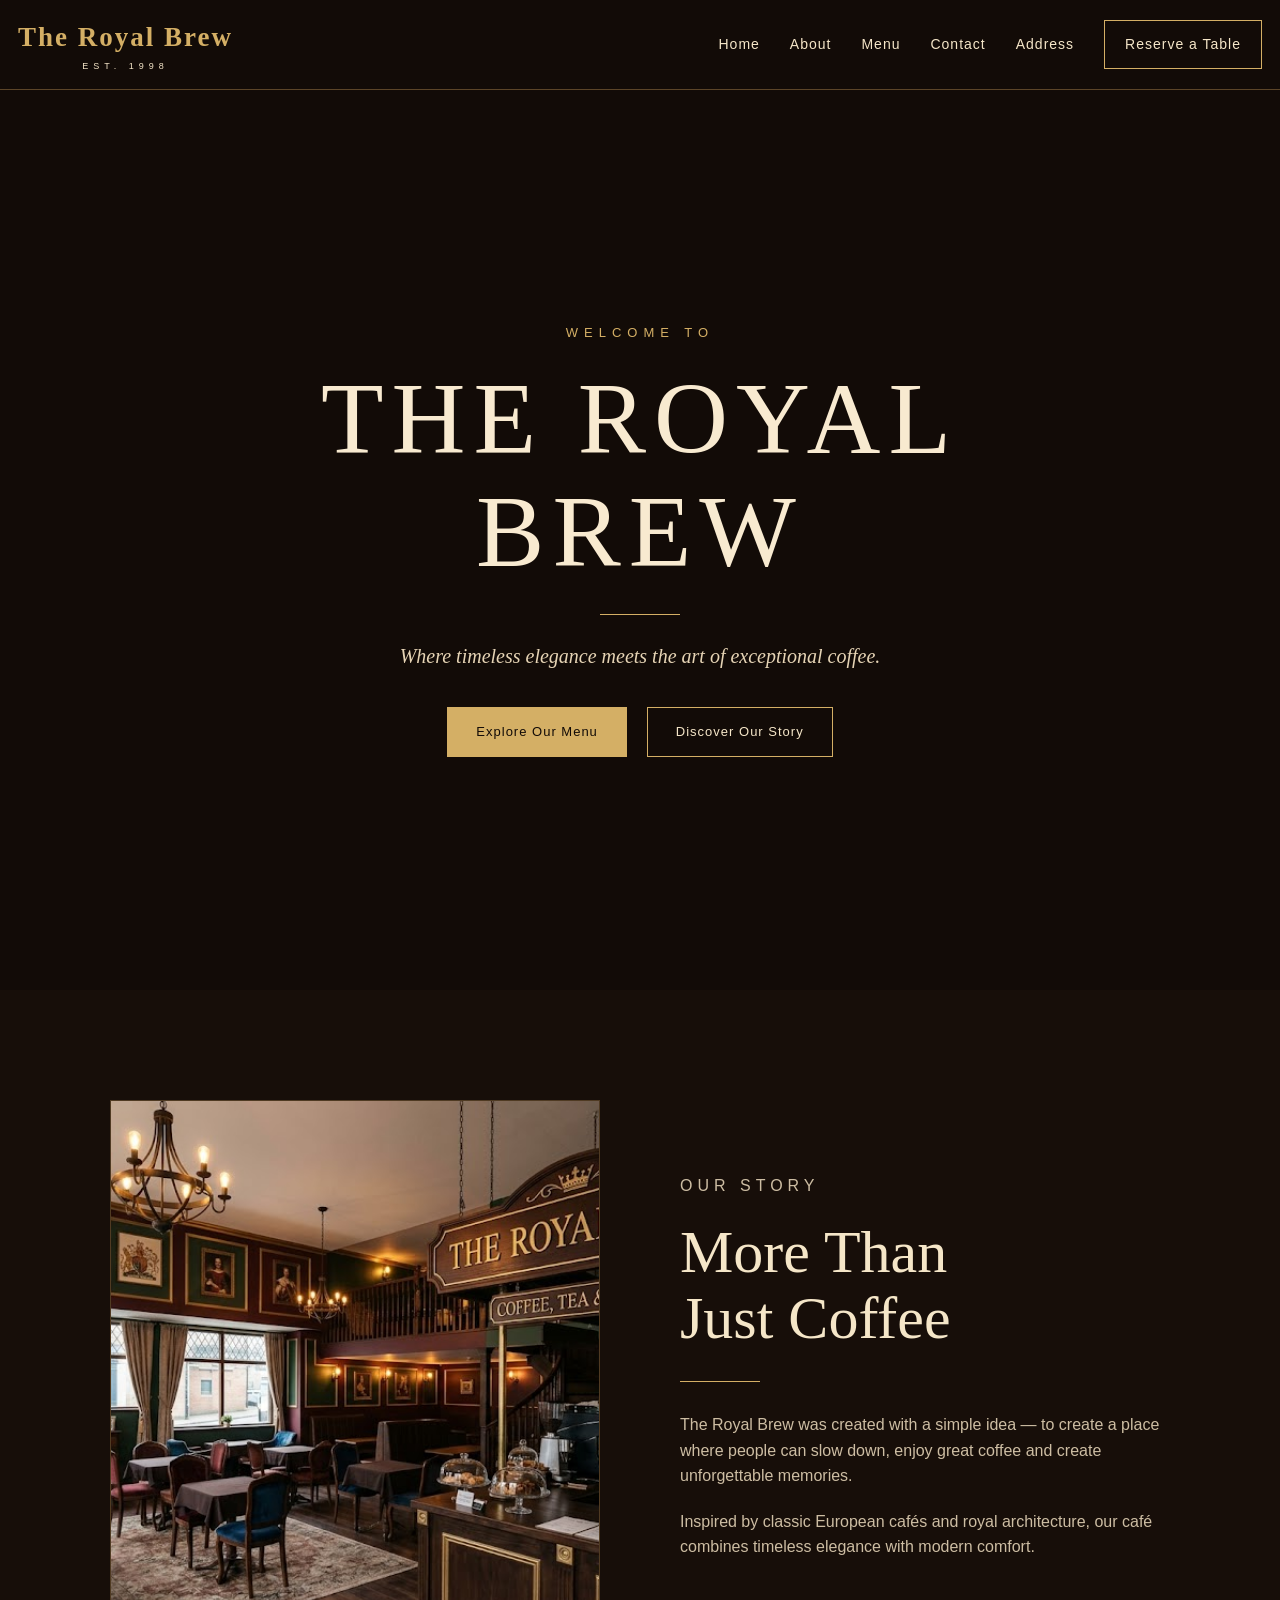
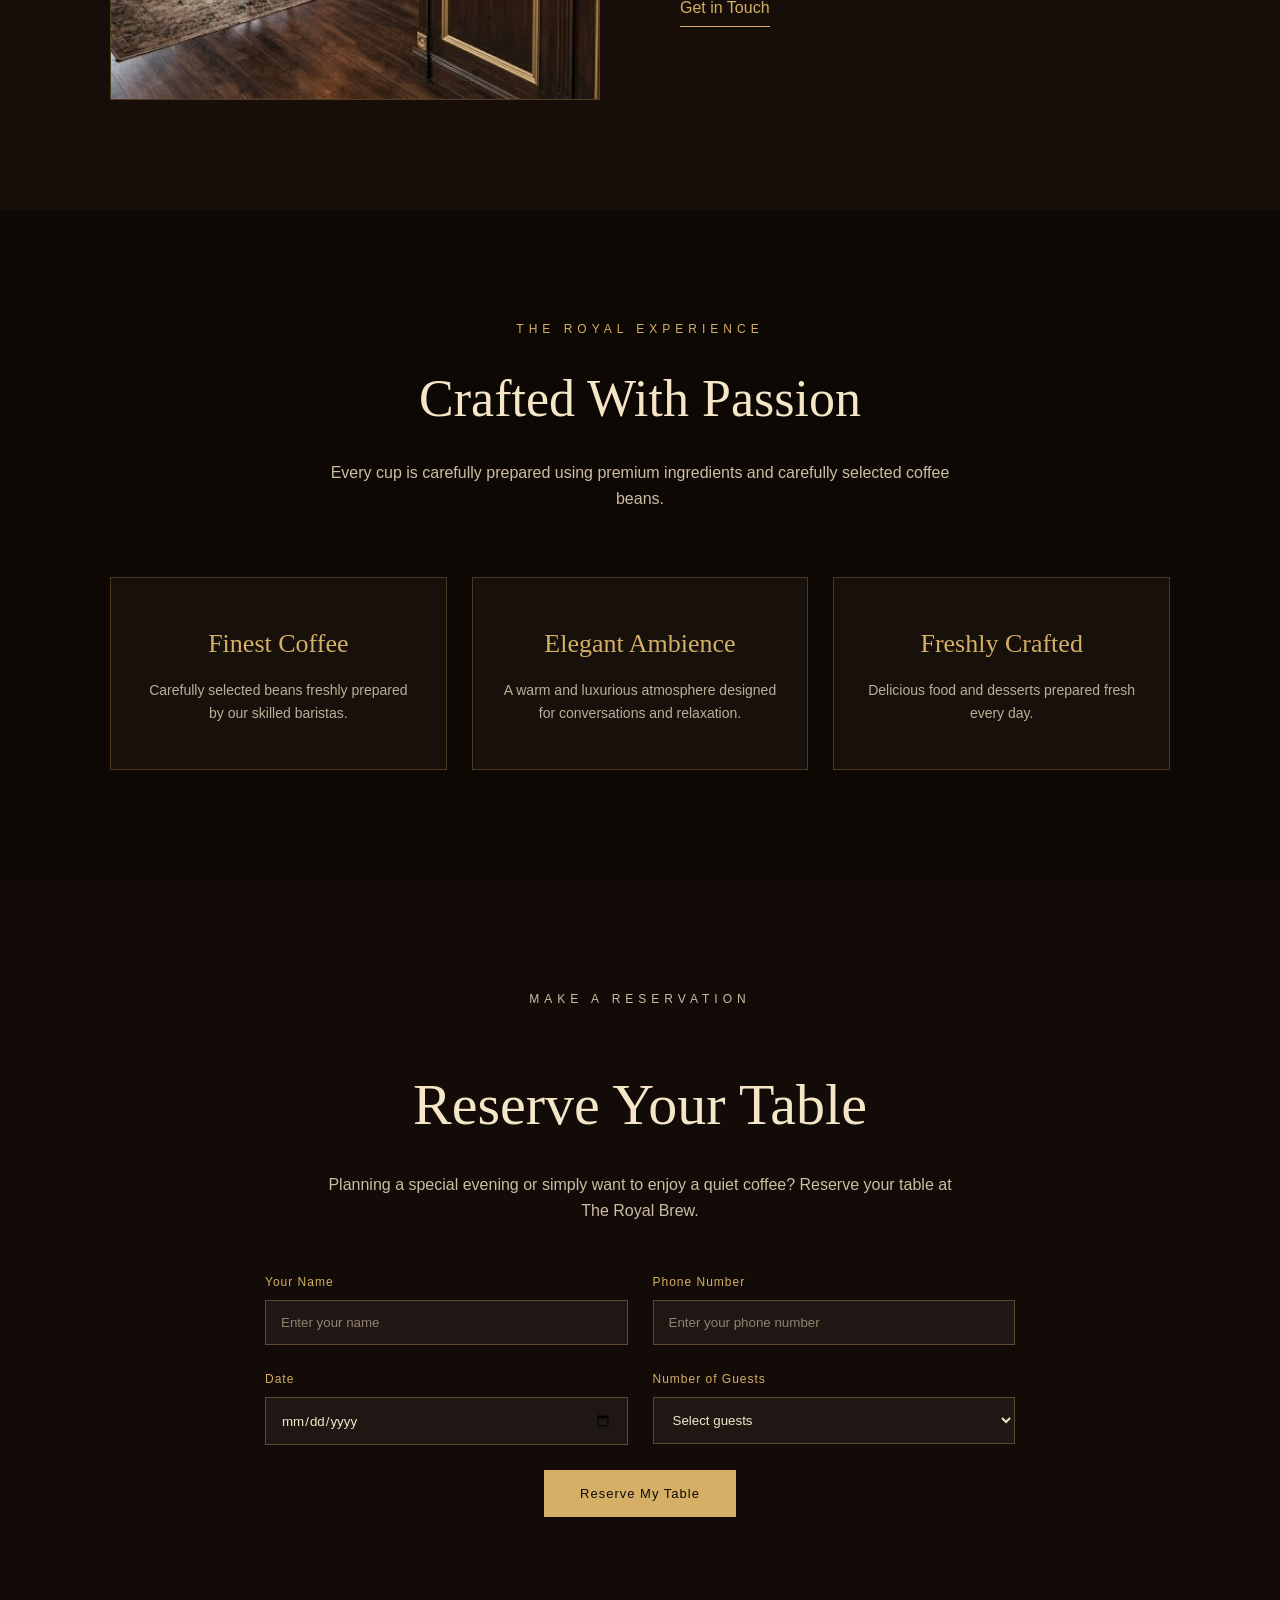
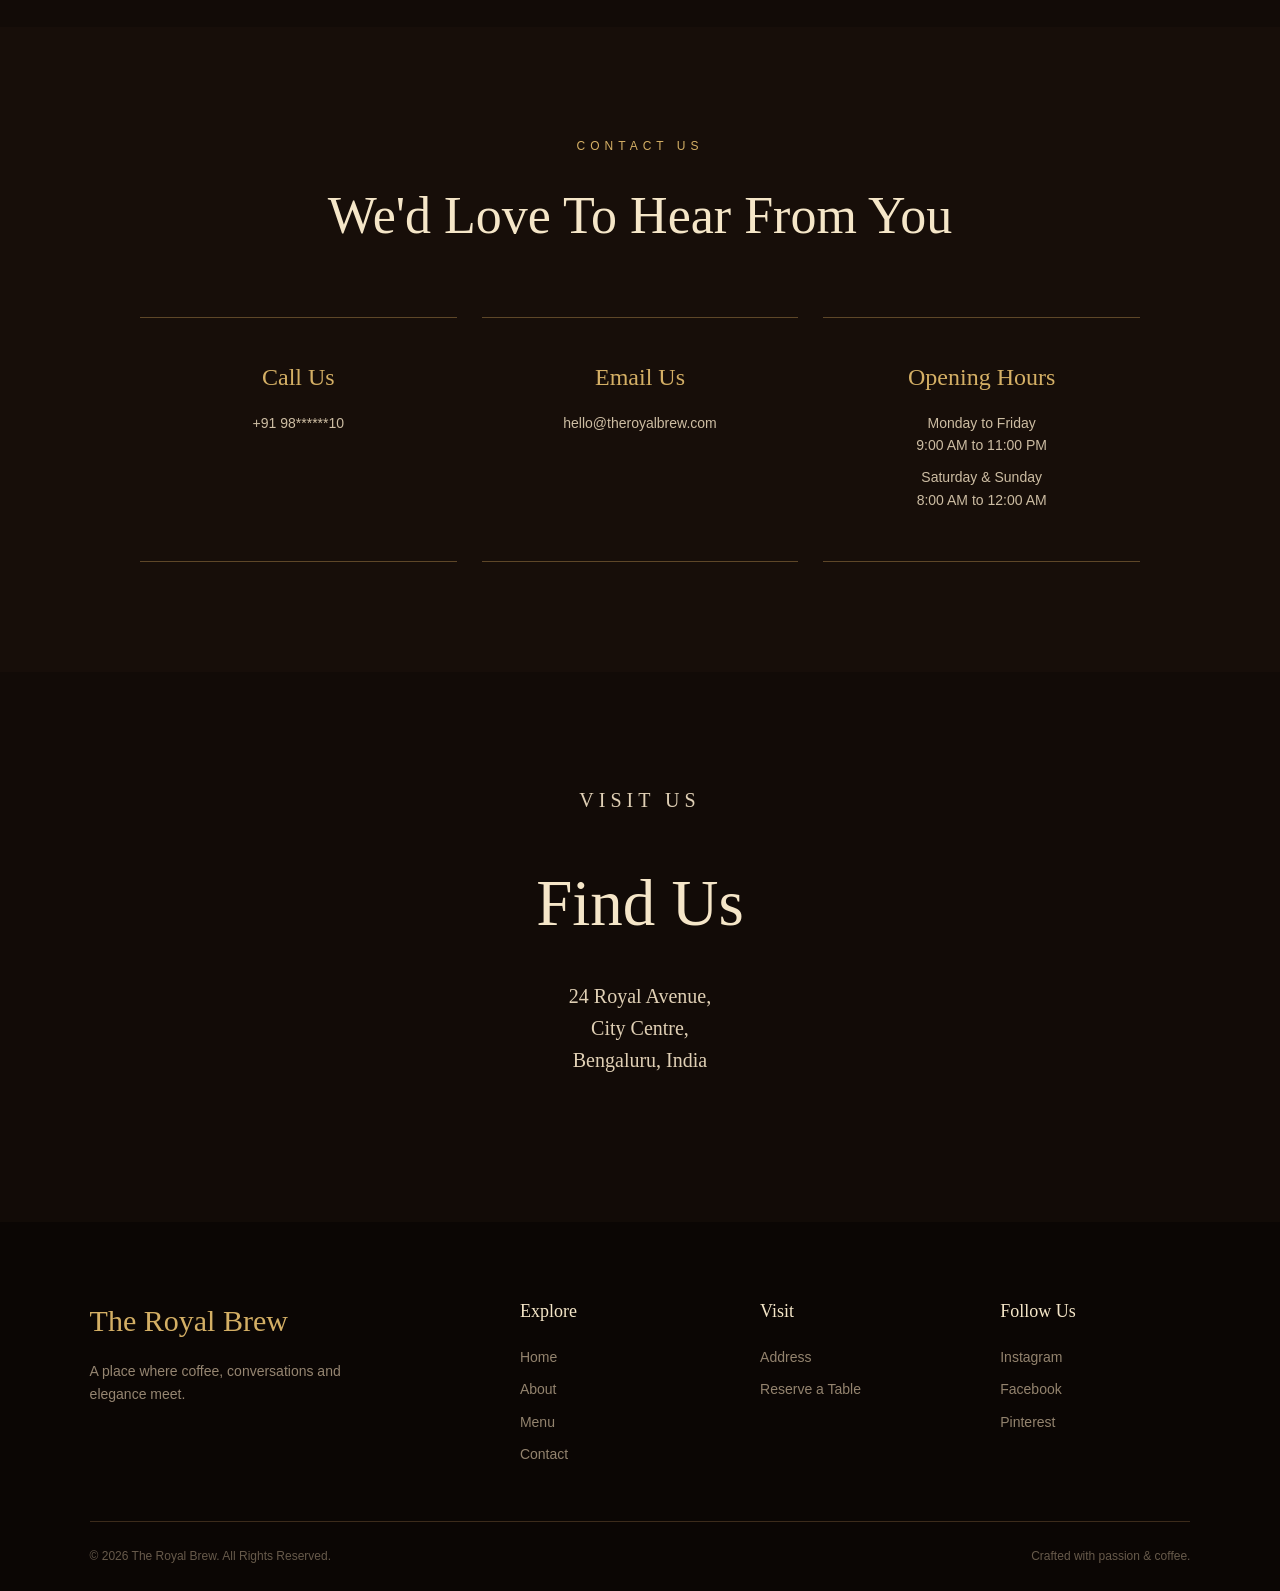
==== index.html @ 1b8693af "Initial website" ====
<!DOCTYPE html>
<html lang="en">
<head>
    <meta charset="UTF-8">
    <meta name="viewport" content="width=device-width, initial-scale=1.0">
    <title>The Royal Brew | Home</title>
    <link rel="stylesheet" href="style.css">
</head>
<body>
    <header class="mob_head">
        <div class="name">
            <h2>The Royal Brew</h2>
            <p>EST. 1998</p>
        </div>
        <nav class="navigation">
            <a href="index.html">Home</a>
            <a href="#about">About</a>
            <a href="menu.html">Menu</a>
            <a href="#contact">Contact</a>
            <a href="#address">Address</a>
            <a href="#reservation" class="res-bu">Reserve a Table</a>
        </nav>
    </header>
    <section class="home">
        <div class="h-cont">
            <p>WELCOME TO</p>
            <h1>THE ROYAL BREW</h1>
            <div class="gold-line"></div>
            <p>Where timeless elegance meets the art of exceptional coffee.</p>
            <div class="h-buttons">
                <a href="menu.html" class="button-1">Explore Our Menu</a>
                <a href="#about" class="button-2">Discover Our Story</a>
            </div>
        </div>
    </section>
    <section class="about">
        <div class="inte">
            <img src="about.jpg" alt="Cafe's Images">
        </div>
        <div class="about-content">
            <p class="section-title">OUR STORY</p>
            <h2>More Than<br>Just Coffee</h2>
            <div class="gold-line"></div>
            <p>The Royal Brew was created with a simple idea —
                to create a place where people can slow down,
                enjoy great coffee and create unforgettable
                memories. </p>
            <p>Inspired by classic European cafés and royal
                architecture, our café combines timeless
                elegance with modern comfort.</p>
            <a href="#contact" class="text-button">Get in Touch</a>
        </div>
    </section>
    <section class="exp">
        <div class="exp-cont">
            <p class="section-title">THE ROYAL EXPERIENCE</p>
            <h2>Crafted With Passion</h2>
            <p>Every cup is carefully prepared using premium ingredients and carefully selected coffee beans.</p>
        </div>
        <div class="exp-cards">
            <div class="exp-card">
                <h3>Finest Coffee</h3>
                <p>Carefully selected beans freshly prepared by our skilled baristas.</p>
            </div>
            <div class="exp-card">
                <h3>Elegant Ambience</h3>
                <p>A warm and luxurious atmosphere designed for conversations and relaxation.</p>
            </div>
            <div class="exp-card">
                <h3>Freshly Crafted</h3>
                <p>Delicious food and desserts prepared fresh every day.</p>
            </div>
        </div>
    </section>
    <section class="reservation">
        <div class="reservation-content">
            <p class="section-title">MAKE A RESERVATION</p>
            <h2>Reserve Your Table</h2>
            <p>Planning a special evening or simply want
                to enjoy a quiet coffee? Reserve your table
                at The Royal Brew.</p>
            <form class="reservation-form">
                <div class="form_grp">
                    <label for="name">Your Name</label>
                    <input type="text" id="name" placeholder="Enter your name" required>
                </div>
                <div class="form_grp">
                    <label for="phone">Phone Number</label>
                    <input type="tel" id="phone" placeholder="Enter your phone number" required>
                </div>
                <div class="form_grp">
                    <label for="date">Date</label>
                    <input type="date" id="date" required>
                </div>
                <div class="form_grp">
                    <label for="guests">Number of Guests</label>
                    <select id="guests" required>
                        <option value="">Select guests</option>
                        <option value="1">1 Guest</option>
                        <option value="2">2 Guests</option>
                        <option value="3">3 Guests</option>
                        <option value="4">4 Guests</option>
                        <option value="5">5 Guests</option>
                        <option value="6">6+ Guests</option>
                    </select>
                </div>
                <button type="submit">Reserve My Table</button>
            </form>
        </div>
    </section>
    <section class="contact">
        <div class="heading">
            <p class="section-title">CONTACT US</p>
            <h2>We'd Love To Hear From You</h2>
        </div>
        <div class="container">
            <div class="contact-card">
                <h3>Call Us</h3>
                <p>+91 98******10</p>
            </div>
            <div class="contact-card">
                <h3>Email Us</h3>
                <p>hello@theroyalbrew.com</p>
            </div>
            <div class="contact-card">
                <h3>Opening Hours</h3>
                <p>Monday to Friday<br>9:00 AM to 11:00 PM</p>
                <p>Saturday & Sunday<br>8:00 AM to 12:00 AM</p>
            </div>
        </div>
    </section>
    <section class="address">
        <div class="add-cont">
            <p class="section-title">VISIT US</p>
            <h2>Find Us</h2>
            <p>24 Royal Avenue,<br>City Centre,<br>Bengaluru, India</p>
        </div>
    </section>
    <footer class="footer">
        <div class="foot_cont">
            <div class="foot_brand">
                <h2>The Royal Brew</h2>
                <p>A place where coffee, conversations and elegance meet.</p>
            </div>
            <div class="foot_links">
                <h3>Explore</h3>
                <a href="index.html">Home</a>
                <a href="#about">About</a>
                <a href="menu.html">Menu</a>
                <a href="#contact">Contact</a>
            </div>
            <div class="foot_links">
                <h3>Visit</h3>
                <a href="#address">Address</a>
                <a href="#reservation">Reserve a Table</a>
            </div>
            <div class="foot_social">
                <h3>Follow Us</h3>
                <a href="#">Instagram</a>
                <a href="#">Facebook</a>
                <a href="#">Pinterest</a>
            </div>
        </div>
        <div class="foot_bott">
            <p>© 2026 The Royal Brew. All Rights Reserved.</p>
            <p>Crafted with passion & coffee.</p>
        </div>
    </footer>
    <script src="script.js"></script>
</body>
</html>
---- style.css ----
* {
    margin: 0;
    padding: 0;
    box-sizing: border-box;
}
body {
    margin: 0;
    font-family: Arial, Helvetica, sans-serif;
    background-color: #120b07;
    color: #f5e6c8;
    line-height: 1.6;
}
a {
    text-decoration: none;
}
button,input,select {
    font-family: Arial, Helvetica, sans-serif;
}
header {
    width: 100%;
    height: 90px;
    padding: 18px;
    background-color: #120b07;
    display: flex;
    justify-content: space-between;
    align-items: center;
    border-bottom: 1px solid #5c4528;
}
.name {
    text-align: center;
}
.name h2 {
    margin: 0;
    font-family: Georgia, "Times New Roman", serif;
    color: #d4af65;
    font-size: 27px;
    letter-spacing: 2px;
}
.name p {
    color: #f5e6c8;
    font-size: 9px;
    letter-spacing: 5px;
}
.navigation {
    display: flex;
    align-items: center;
    gap: 30px;
}
.navigation a {
    position: relative;
    color: #f5e6c8;
    font-size: 14px;
    letter-spacing: 1px;
    transition: 0.3s ease;
}
.navigation a:not(.reserve-button):hover {
    color: #d4af65;
}
.res-bu {
    padding: 12px 20px;
    border: 1px solid #d4af65;
    color: #d4af65 ;
    transition: 0.3s ease;
}
.res-bu:hover {
    background-color: #d4af65;
    color: #120b07 ;
}
.home {
    height: 100vh;
    display: flex;
    justify-content: center;
    align-items: center;
    text-align: center;
    position: relative;
}
.h-cont {
    max-width: 900px;
    padding: 40px 20px;
}
.h-cont > p:first-of-type {
    margin-bottom: 20px;
    color: #d4af65;
    font-size: 13px;
    letter-spacing: 6px;
}
.home h1 {
    margin: 0;
    font-family: Georgia, "Times New Roman", serif;
    color: #f8ead0;
    font-size: clamp(55px, 8vw, 105px);
    font-weight: normal;
    letter-spacing: 8px;
    line-height: 1.1;
}
.h-cont > p:last-of-type {
    max-width: 650px;
    margin: 25px auto 0;
    color: #e6d4b5;
    font-family: Georgia, "Times New Roman", serif;
    font-size: 20px;
    font-style: italic;
}
.gold-line {
    width: 80px;
    height: 1px;
    margin: 25px auto;
    background-color: #d4af65;
}
.h-buttons {
    margin-top: 35px;
    display: flex;
    justify-content: center;
    gap: 20px;
}
.button-1,.button-2 {
    display: inline-block;
    padding: 14px 28px;
    font-size: 13px;
    letter-spacing: 1px;
    transition: 0.3s ease;
}
.button-1 {
    background-color: #d4af65;
    border: 1px solid #d4af65;
    color: #120b07;
}
.button-1:hover {
    background-color: transparent;
    color: #d4af65;
}
.button-2 {
    border: 1px solid #d4af65;
    color: #f5e6c8;
}
.button-2:hover {
    background-color: #d4af65;
    color: #120b07;
}
section {
    padding: 110px;
}
.section-title {
    margin-bottom: 18px;
    color: #d4af65;
    font-size: 12px;
    letter-spacing: 5px;
}
.about {
    min-height: 700px;
    display: grid;
    grid-template-columns: 1fr 1fr;
    gap: 80px;
    align-items: center;
    background-color: #170e09;
}
.inte {
    height: 600px;
    overflow: hidden;
    border: 1px solid #4f3a22;
}
.inte img {
    width: 100%;
    height: 100%;
    object-fit: cover;
    transition: transform 0.7s ease;
}
.inte:hover img { 
    transform: scale(1.05); 
}
.about-content {
    max-width: 550px;
}
.about-content h2 {
    margin: 0;
    font-family: Georgia, "Times New Roman", serif;
    color: #f5e6c8;
    font-size: 60px;
    font-weight: normal;
    line-height: 1.1;
}
.about-content .gold-line {
    margin: 30px 0;
}
.about-content p {
    margin-bottom: 20px;
    color: #cdbda3;
    font-size: 16px;
}
.text-button {
    display: inline-block;
    margin-top: 15px;
    padding-bottom: 5px;
    color: #d4af65;
    border-bottom: 1px solid #d4af65;
    transition: 0.3s ease;
}
.text-button:hover {
    color: #f5e6c8;
    padding-left: 8px;
}
.exp {
    background-color: #0e0805;
    text-align: center;
}
.exp-cont {
    width: 650px;
    margin: 0 auto 65px;
}
.exp-cont h2 {
    margin-bottom: 20px;
    font-family: Georgia, "Times New Roman", serif;
    color: #f5e6c8;
    font-size: 52px;
    font-weight: normal;
}
.exp-cont > p:last-child {
    color: #cdbda3;
}
.exp-cards {
    display: grid;
    grid-template-columns: repeat(3, 1fr);
    gap: 25px;
}
.exp-card {
    padding: 45px 30px;
    background-color: #18100b;
    border: 1px solid #4c3923;
    transition: 0.4s ease;
}
.exp-card:hover {
    transform: translateY(-10px);
    border-color: #d4af65;
    box-shadow: 0 20px 45px rgba(0, 0, 0, 0.45);
}
.exp-card h3 {
    margin-bottom: 15px;
    font-family: Georgia, "Times New Roman", serif;
    color: #d4af65;
    font-size: 26px;
    font-weight: normal;
}
.exp-card p {
    color: #bcae97;
    font-size: 14px;
}
.reservation {
    text-align: center;
}
.reservation-content {
    max-width: 900px;
    margin: auto;
}
.reservation-content h2 {
    margin-bottom: 20px;
    font-family: Georgia, "Times New Roman", serif;
    color: #f5e6c8;
    font-size: 58px;
    font-weight: normal;
}
.reservation-content > p {
    max-width: 650px;
    margin: 0 auto 50px;
    color: #cdbda3;
}
.reservation-form { 
    max-width: 750px; 
    margin: auto; 
    display: grid; 
    grid-template-columns: 1fr 1fr; 
    gap: 25px; 
    text-align: left; 
} 
.form_grp { 
    display: flex; 
    flex-direction: column;
} 
.form_grp label { 
    margin-bottom: 8px; 
    color: #d4af65; 
    font-size: 12px; 
    letter-spacing: 1px; 
}
.form_grp input, .form_grp select { 
    width: 100%; 
    padding: 14px 15px; 
    background-color: rgba(255, 255, 255, 0.05); 
    border: 1px solid #604a2d; 
    color: #f5e6c8; 
    outline: none; 
    transition: 0.3s ease; 
}
.form_grp input::placeholder { 
    color: #93836e; 
} 
.form_grp input:focus, .form-group select:focus { 
    border-color: #d4af65; 
    background-color: rgba(255, 255, 255, 0.08); 
} 
.form_grp select option { 
    background-color: #170e09; 
    color: #f5e6c8; 
}
.reservation-form button { 
    grid-column: 1/-1; 
    justify-self: center; 
    padding: 15px 35px; 
    background-color: #d4af65; 
    border: 1px solid #d4af65; 
    color: #120b07; 
    cursor: pointer; 
    font-size: 13px; 
    letter-spacing: 1px; 
    transition: 0.3s ease; 
} 
.reservation-form button:hover { 
    background-color: transparent; 
    color: #d4af65; 
}
.contact {
    background-color: #170e09;
    text-align: center;
}
.heading {
    max-width: 650px;
    margin: 0 auto 60px;
}
.heading h2 {
    font-family: Georgia, "Times New Roman", serif;
    color: #f5e6c8;
    font-size: 52px;
    font-weight: normal;
}
.container {
    max-width: 1000px;
    margin: auto;
    display: grid;
    grid-template-columns: repeat(3, 1fr);
    gap: 25px;
}
.contact-card {
    padding: 40px 25px;
    border-top: 1px solid #5e4728;
    border-bottom: 1px solid #5e4728;
    transition: 0.3s ease;
}
.contact-card:hover {
    border-color: #d4af65;
    background-color: #1b110b;
}
.contact-card h3 {
    margin-bottom: 15px;
    font-family: Georgia, "Times New Roman", serif;
    color: #d4af65;
    font-size: 24px;
    font-weight: normal;
}
.contact-card p {
    margin-bottom: 10px;
    color: #cdbda3;
    font-size: 14px;
}
.address {
    min-height: 550px;
    display: flex;
    justify-content: center;
    align-items: center;
    text-align: center;
}
.add-cont{
    max-width: 650px;
}
.address h2 {
    margin-bottom: 25px;
    font-family: Georgia, "Times New Roman", serif;
    color: #f5e6c8;
    font-size: 65px;
    font-weight: normal;
}
.add-cont > p {
    margin-bottom: 35px;
    color: #e0d0b5;
    font-family: Georgia, "Times New Roman", serif;
    font-size: 20px;
}
.footer {
    padding: 75px 7% 25px;
    background-color: #0b0604;
}
.foot_cont {
    display: grid;
    grid-template-columns: 2fr 1fr 1fr 1fr;
    gap: 50px;
    padding-bottom: 55px;
    border-bottom: 1px solid #3c2b1b;
}
.foot_brand h2 {
    margin-bottom: 15px;
    font-family: Georgia, "Times New Roman", serif;
    color: #d4af65;
    font-size: 30px;
    font-weight: normal;
}
.foot_brand p {
    max-width: 300px;
    color: #958571;
    font-size: 14px;
}
.foot_links, .foot_social {
    display: flex;
    flex-direction: column;
    gap: 10px;
}
.foot_links h3,
.foot_social h3 {
    margin-bottom: 10px;
    font-family: Georgia, "Times New Roman", serif;
    color: #f5e6c8;
    font-size: 18px;
    font-weight: normal;
}
.foot_links a,
.foot_social a {
    color: #93836e;
    font-size: 14px;
    transition: 0.3s ease;
}
.foot_links a:hover, .foot_social a:hover {
    padding-left: 5px;
    color: #d4af65;
}
.foot_bott {
    padding-top: 25px;
    display: flex;
    justify-content: space-between;
    color: #675a4b;
    font-size: 12px;
}
@media (max-width: 1000px) {
    .header {
        padding: 18px 4%;
    }
    .navigation {
        gap: 18px;
    }
    .navigation a {
        font-size: 12px;
    }
    .about {
        gap: 40px;
    }
    .about-content h2 {
        font-size: 48px;
    }
    .exp-cards {
        grid-template-columns: repeat(2, 1fr);
    }
    .container {
        grid-template-columns: repeat(2, 1fr);
    }
    .foot_cont {
        grid-template-columns: 2fr 1fr 1fr;
    }
    .foot_social {
        grid-column: 2 / 3;
    }
}
@media (max-width: 700px) {
    .mob_head {
        flex-direction: column;
        gap: 20px;
        padding: 20px;
    }
    .navigation {
        width: 100%;
        justify-content: center;
        flex-wrap: wrap;
        gap: 15px;
    }
    .navigation a {
        font-size: 11px;
    }
    .reserve-button {
        padding: 9px 13px;
    }
    .home {
        min-height: 80vh;
        background-attachment: scroll;
    }
    .home h1 {
        font-size: 48px;
        letter-spacing: 4px;
    }
    .h-cont > p:last-of-type {
        font-size: 17px;
    }
    .h-buttons {
        flex-direction: column;
        align-items: center;
    }
    .button-1, .button-2 {
        width: 220px;
    }
    section {
        padding: 75px 6%;
    }
    .about {
        grid-template-columns: 1fr;
        gap: 45px;
    }
    .about-image {
        height: 400px;
    }
    .about-content h2 {
        font-size: 43px;
    }
    .exp-content h2 {
        font-size: 40px;
    }
    .exp-cards {
        grid-template-columns: 1fr;
    }
    .reservation {
        background-attachment: scroll;
    }
    .reservation-content h2 {
        font-size: 43px;
    }
    .reservation-form {
        grid-template-columns: 1fr;
    }
    .reservation-form button {
        grid-column: auto;
        width: 100%;
    }
    .heading h2 {
        font-size: 40px;
    }
    .container {
        grid-template-columns: 1fr;
    }
    .address {
        min-height: 450px;
        background-attachment: scroll;
    }
    .add-cont h2 {
        font-size: 50px;
    }
    .foot_cont {
        grid-template-columns: 1fr 1fr;
        gap: 40px;
    }
    .foot_brand {
        grid-column: 1 / -1;
    }
    .foot_social {
        grid-column: auto;
    }
    .foot_bott {
        flex-direction: column;
        gap: 10px;
        text-align: center;
    }
}
@media (max-width: 450px) {
    .logo h2 {
        font-size: 23px;
    }
    .navigation {
        gap: 10px;
    }
    .navigation a {
        font-size: 10px;
    }
    .home h1 {
        font-size: 40px;
    }
    .home-content > p:last-of-type {
        font-size: 15px;
    }
    .about-content h2 {
        font-size: 38px;
    }
    .heading h2 {
        font-size: 35px;
    }
    .add-cont h2 {
        font-size: 42px;
    }
    .foot_content {
        grid-template-columns: 1fr;
    }
    .foot_brand {
        grid-column: auto;
    }
    .foot_social {
        grid-column: auto;
    }
}
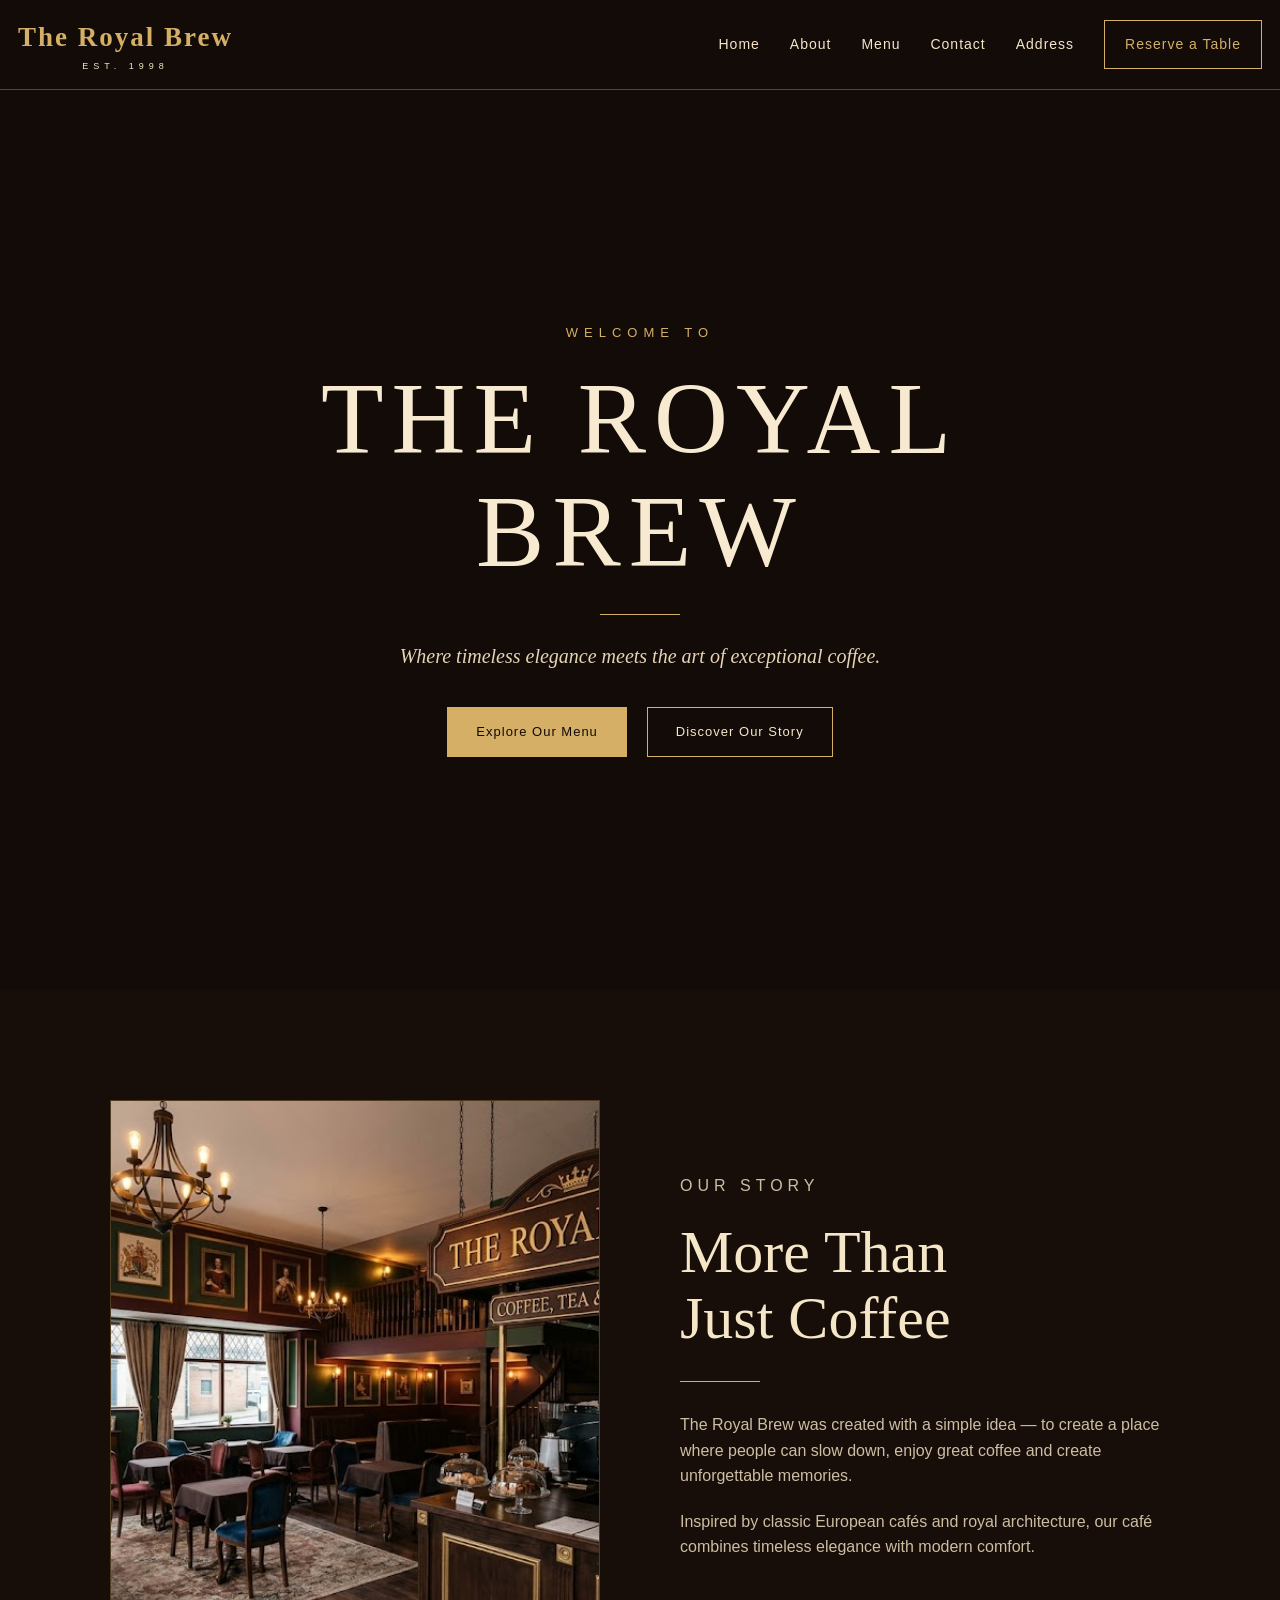
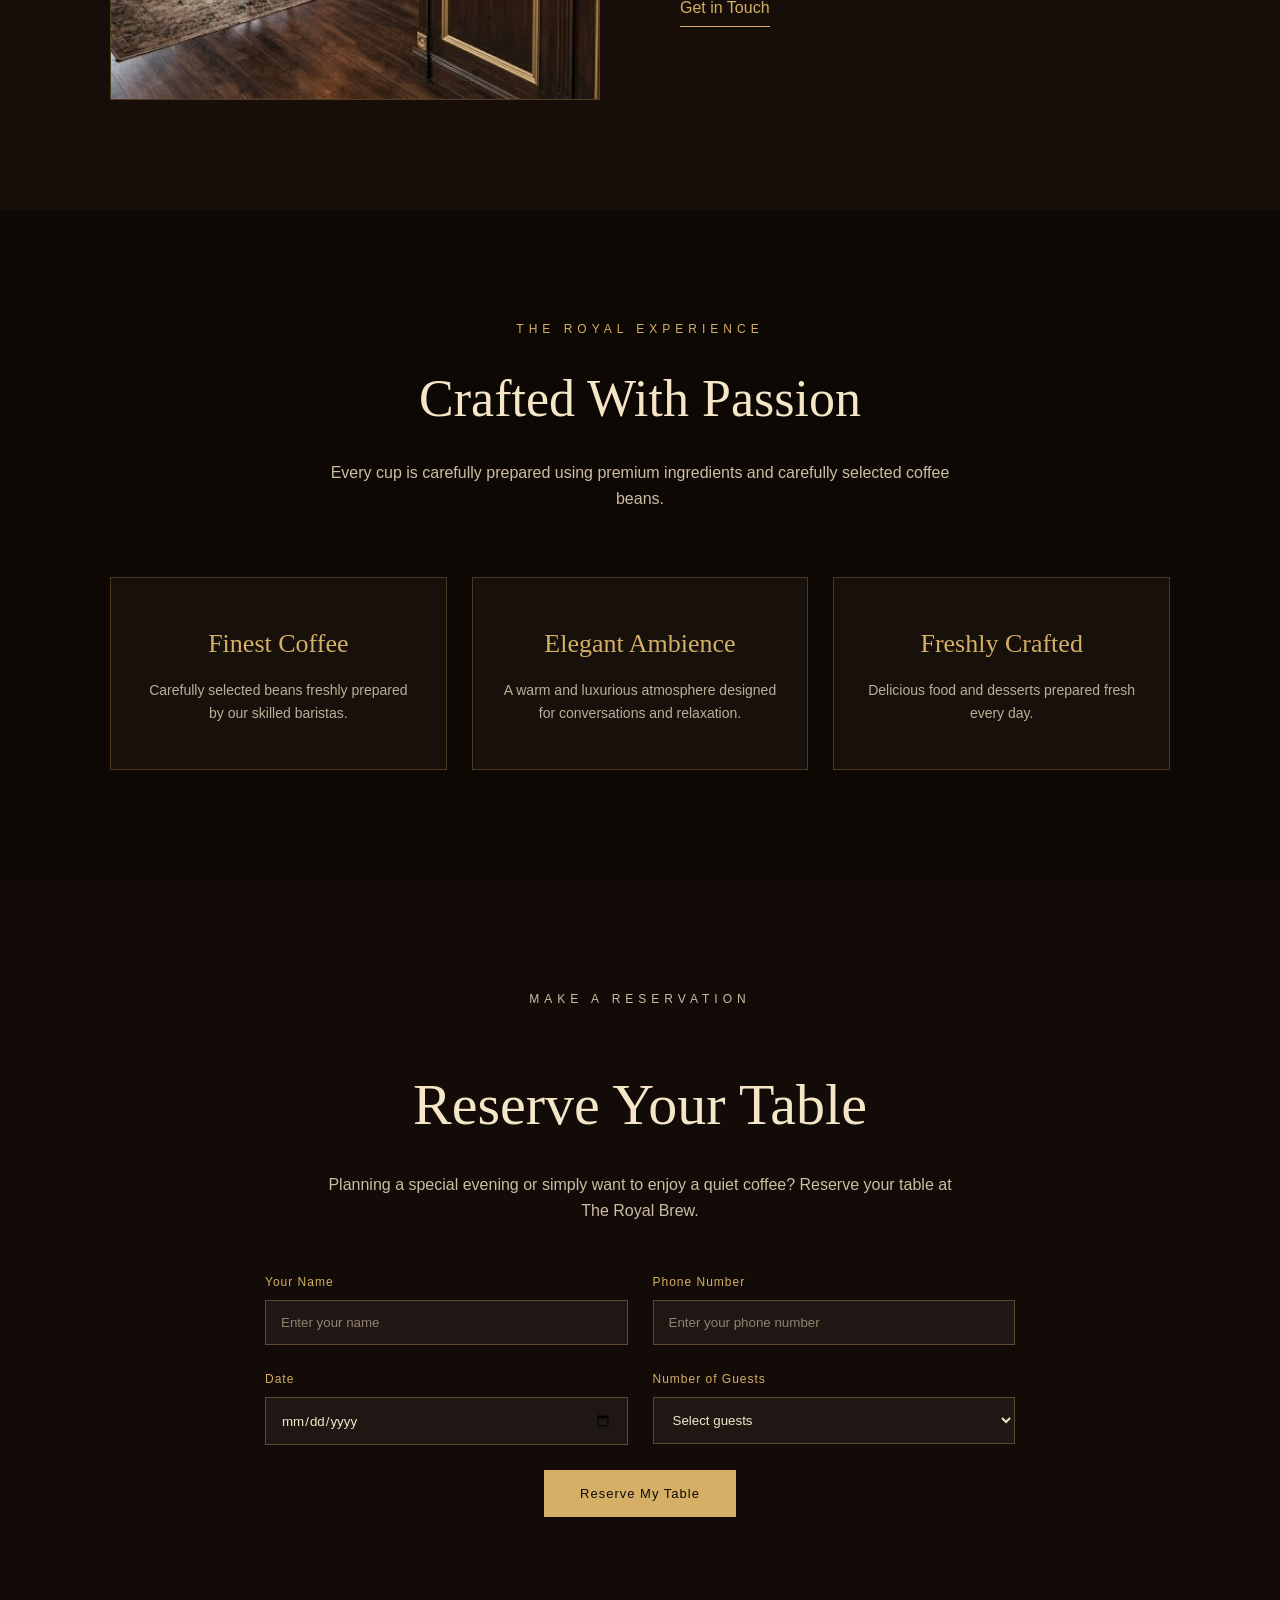
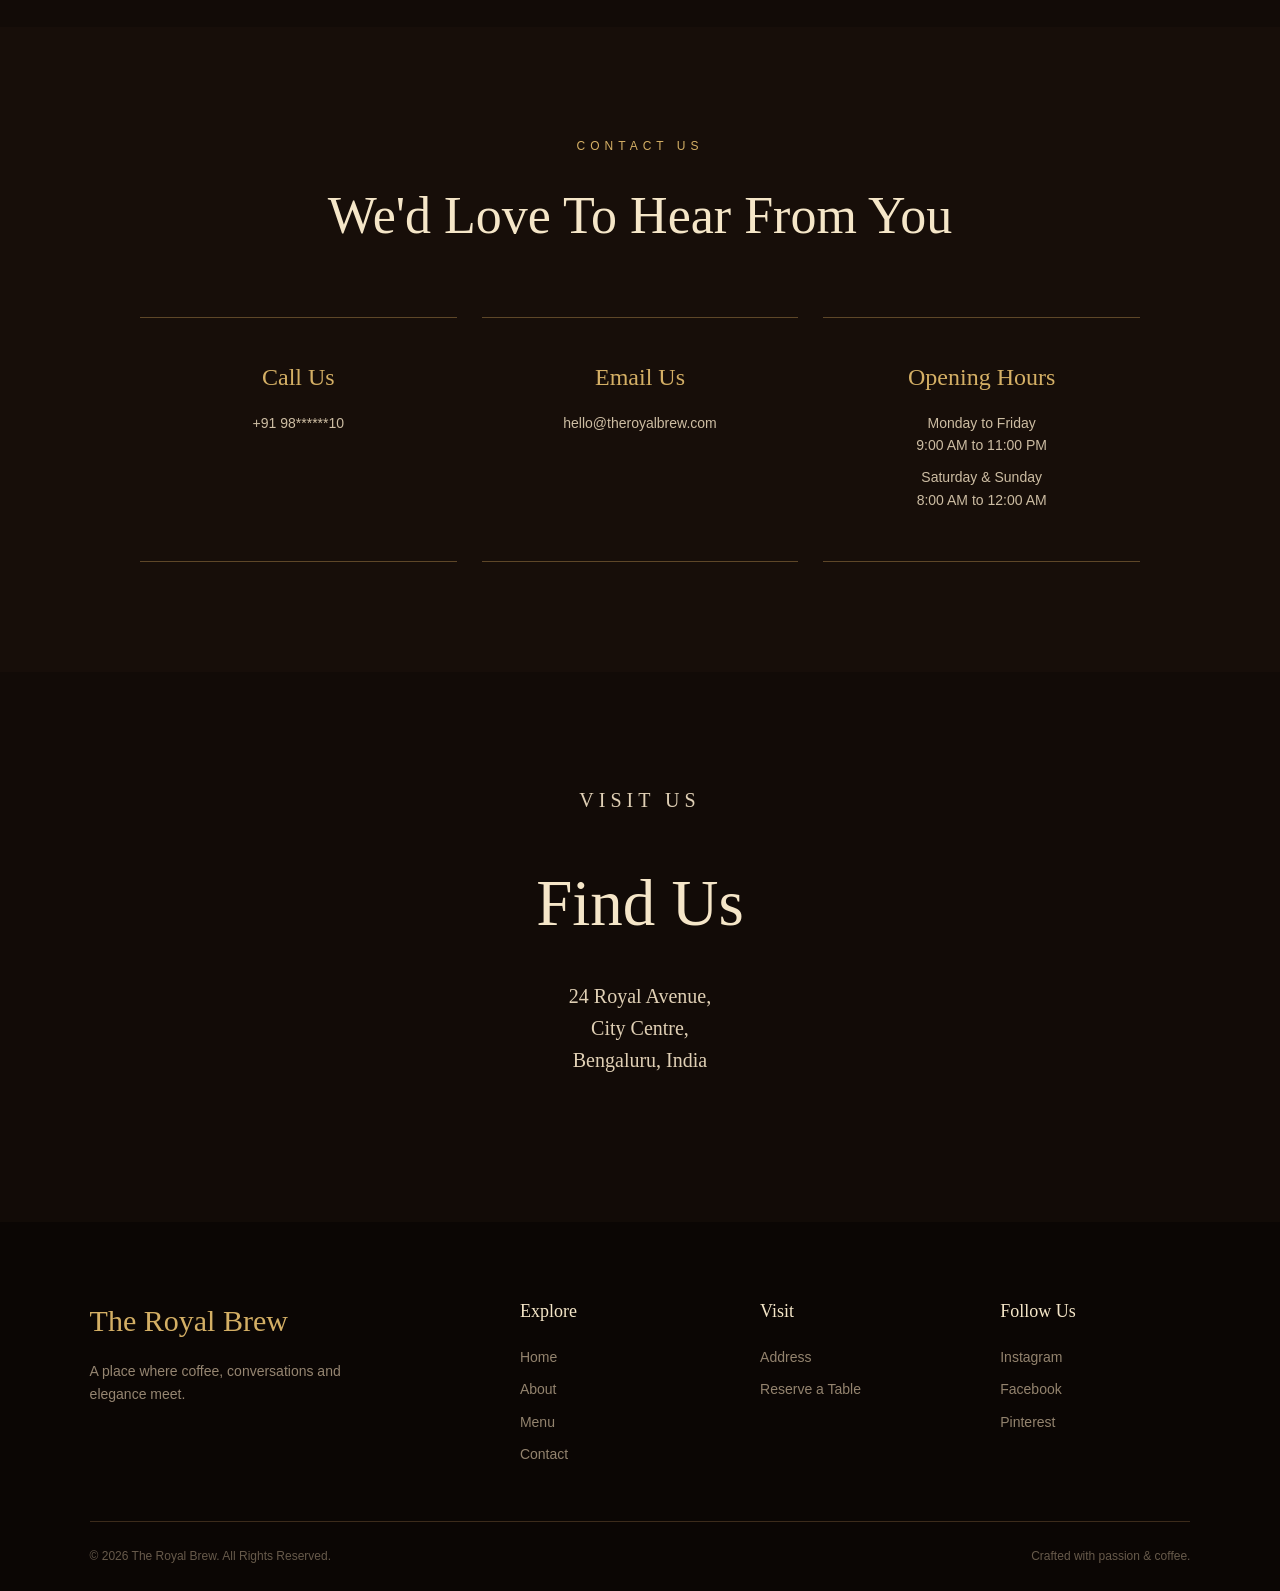
==== commit 602ec16b: "Change1" ====
--- a/index.html
+++ b/index.html
@@ -33,7 +33,7 @@
             </div>
         </div>
     </section>
-    <section class="about">
+    <section class="about" id="about">
         <div class="inte">
             <img src="about.jpg" alt="Cafe's Images">
         </div>
@@ -72,7 +72,7 @@
             </div>
         </div>
     </section>
-    <section class="reservation">
+    <section class="reservation" id="reservation">
         <div class="reservation-content">
             <p class="section-title">MAKE A RESERVATION</p>
             <h2>Reserve Your Table</h2>
@@ -108,7 +108,7 @@
             </form>
         </div>
     </section>
-    <section class="contact">
+    <section class="contact" id="contact">
         <div class="heading">
             <p class="section-title">CONTACT US</p>
             <h2>We'd Love To Hear From You</h2>
@@ -129,7 +129,7 @@
             </div>
         </div>
     </section>
-    <section class="address">
+    <section class="address" id="address">
         <div class="add-cont">
             <p class="section-title">VISIT US</p>
             <h2>Find Us</h2>
--- a/style.css
+++ b/style.css
@@ -59,12 +59,12 @@
 .res-bu {
     padding: 12px 20px;
     border: 1px solid #d4af65;
-    color: #d4af65 ;
+    color: #d4af65 !important;
     transition: 0.3s ease;
 }
 .res-bu:hover {
     background-color: #d4af65;
-    color: #120b07 ;
+    color: #120b07 !important;
 }
 .home {
     height: 100vh;
@@ -514,7 +514,7 @@
     .about-content h2 {
         font-size: 43px;
     }
-    .exp-content h2 {
+    .exp-cont h2 {
         font-size: 40px;
     }
     .exp-cards {
